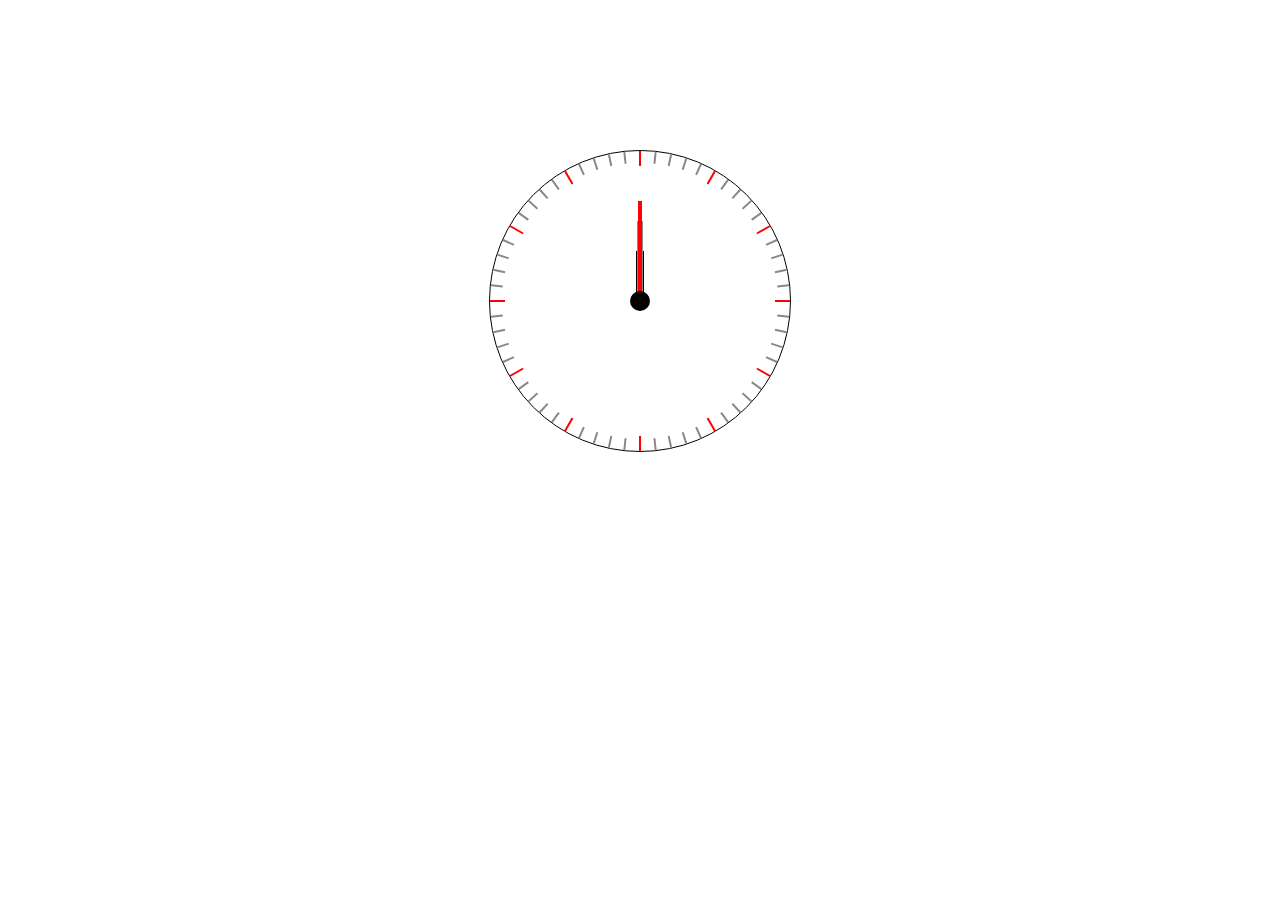
==== index.html @ 770f5cac "initial commit" ====
<!DOCTYPE html>
<html lang="zh">
<head>
	<meta charset="UTF-8">
	<link rel="stylesheet" type="text/css" href="style.css">
	<title>时钟</title>
	<style id="css"></style>
</head>
<body>
	<div id="body">
		<ul id="list"></ul>
		<div id="hour"></div>
		<div id="min"></div>
		<div id="sec"></div>
		<div id="center"></div>
	</div>
	<script src="clock.js"></script>
</body>
</html>
---- style.css ----
body, ul, li {
	margin: 0; 
	padding: 0;
	overflow: hidden;
}
#body {
	position: relative;
	width: 300px;
	height: 300px;
	border: 1px solid #000;
	border-radius: 50%;
	margin: 150px auto;
}
#body ul {
	position: relative;
	height: 300px;
	list-style: none;
}
#body li {
	position: absolute;
	height: 12px;
	width: 2px;
	background-color: #888;
	left: 149px;
	top: 0;
	transform-origin: center 150px; 
}
#body li:nth-of-type(5n+1) {
	height: 15px;
	background-color: red;
}
#hour, #min, #sec {
	position: absolute;
}
#hour {
	height: 50px;
	width: 8px;
	background-color: #000;
	top: 100px;
	left: 146px;
	transform-origin: center bottom; 
}
#min {
	height: 80px;
	width: 6px;
	background-color: #888;
	top: 70px;
	left: 147px;
	transform-origin: center bottom; 
}
#sec {
	height: 100px;
	width: 4px;
	background-color: red;
	top: 50px;
	left: 148px;
	transform-origin: center bottom; 
}
#center {
	position: absolute;
	width: 20px;
	height: 20px;
	border-radius: 50%;
	left: 140px;
	top: 140px;
	background-color: #000;
}
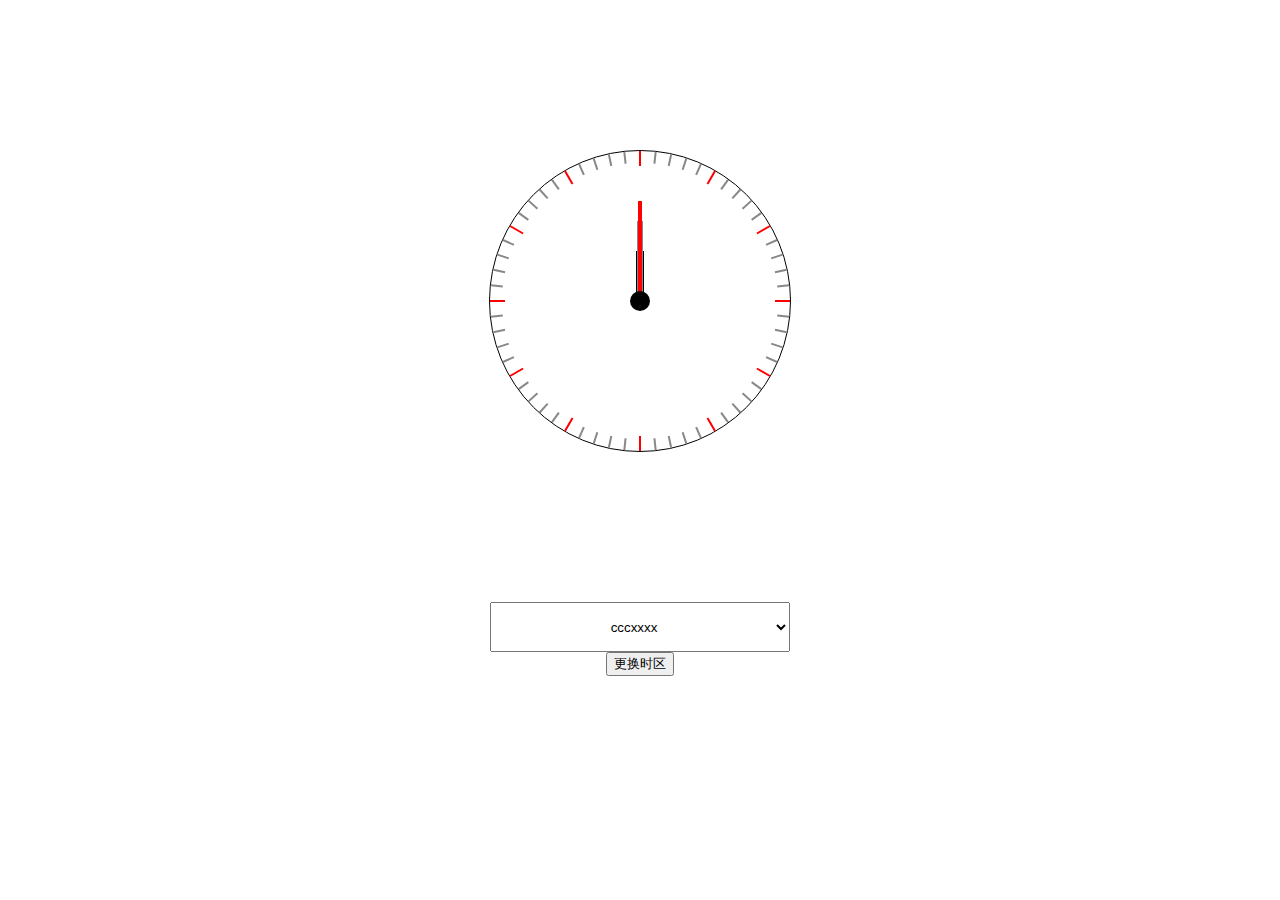
==== commit a51e11e7: "add ajax" ====
--- a/index.html
+++ b/index.html
@@ -14,6 +14,22 @@
 		<div id="sec"></div>
 		<div id="center"></div>
 	</div>
+	<div id="zone">
+		<select id="zone-list">
+			<option>cccxxxx</option>
+			<option>cccxxxx</option>
+			<option>cccxxxx</option>
+			<option>eeeeeee</option>
+		</select>
+		<input type="button" id="btn" value="更换时区"></input>
+	</div>
 	<script src="clock.js"></script>
+	<script>
+		var oBtn = document.getElementById("btn");
+		var oSelect = document.getElementById('zone-list');
+		oBtn.onclick = function(){
+			alert(oSelect.value);
+		}
+	</script>
 </body>
 </html>--- a/style.css
+++ b/style.css
@@ -64,4 +64,17 @@
 	left: 140px;
 	top: 140px;
 	background-color: #000;
+}
+
+/*下拉时区*/
+#zone{
+	width: 300px;
+	height: 150px;
+	margin: 30px auto;
+	text-align: center;
+}
+#zone-list {
+	width: 300px;
+	height: 50px;
+	text-align: center;
 }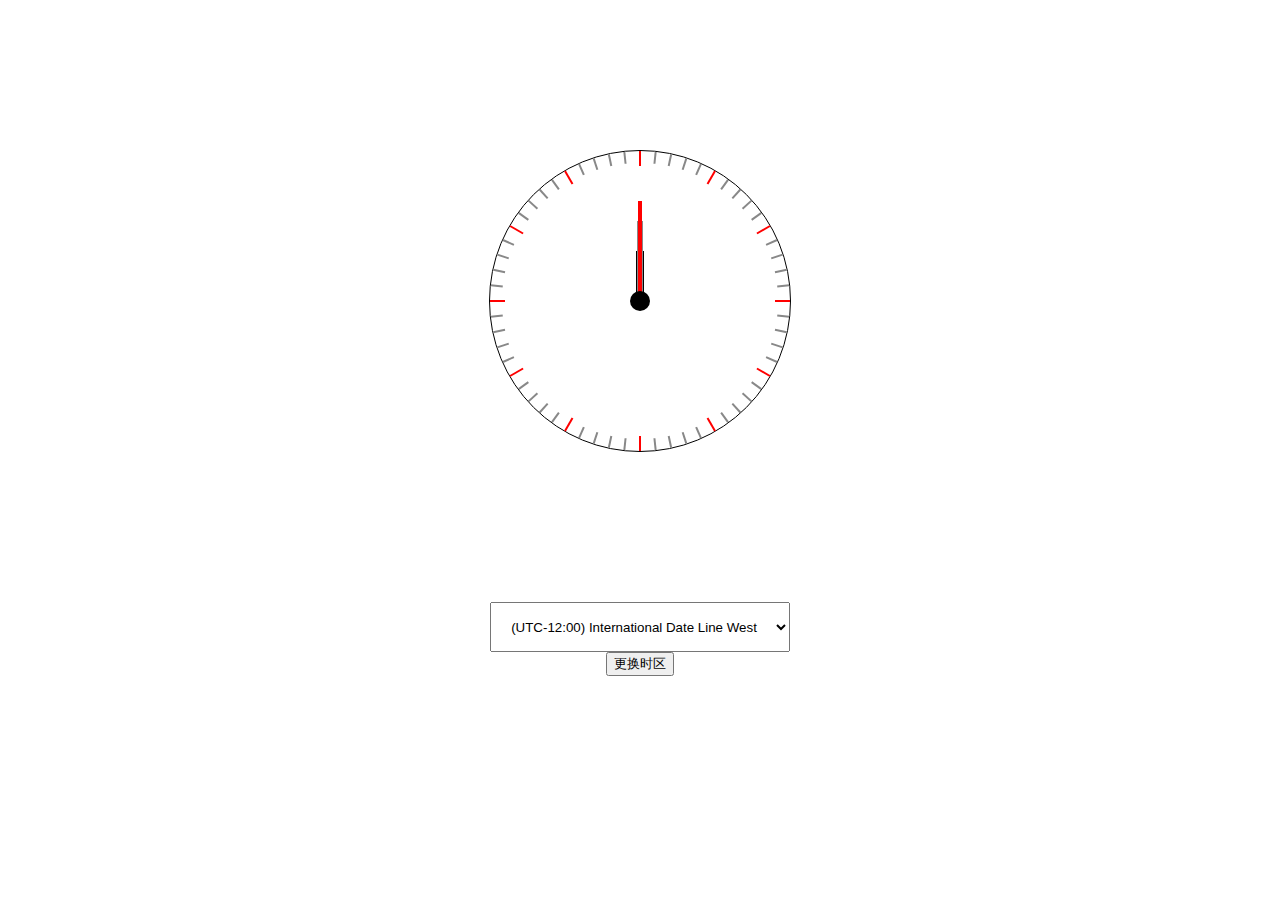
==== commit 7011a70d: "add ajax" ====
--- a/index.html
+++ b/index.html
@@ -16,20 +16,21 @@
 	</div>
 	<div id="zone">
 		<select id="zone-list">
-			<option>cccxxxx</option>
-			<option>cccxxxx</option>
-			<option>cccxxxx</option>
-			<option>eeeeeee</option>
+			
 		</select>
 		<input type="button" id="btn" value="更换时区"></input>
 	</div>
 	<script src="clock.js"></script>
 	<script>
+		var c1 = new Clock();
+		c1.init({});
+
 		var oBtn = document.getElementById("btn");
 		var oSelect = document.getElementById('zone-list');
 		oBtn.onclick = function(){
 			alert(oSelect.value);
 		}
+		
 	</script>
 </body>
 </html>--- a/style.css
+++ b/style.css
@@ -1,7 +1,6 @@
 body, ul, li {
 	margin: 0; 
 	padding: 0;
-	overflow: hidden;
 }
 #body {
 	position: relative;
@@ -70,7 +69,7 @@
 #zone{
 	width: 300px;
 	height: 150px;
-	margin: 30px auto;
+	margin: 0 auto;
 	text-align: center;
 }
 #zone-list {
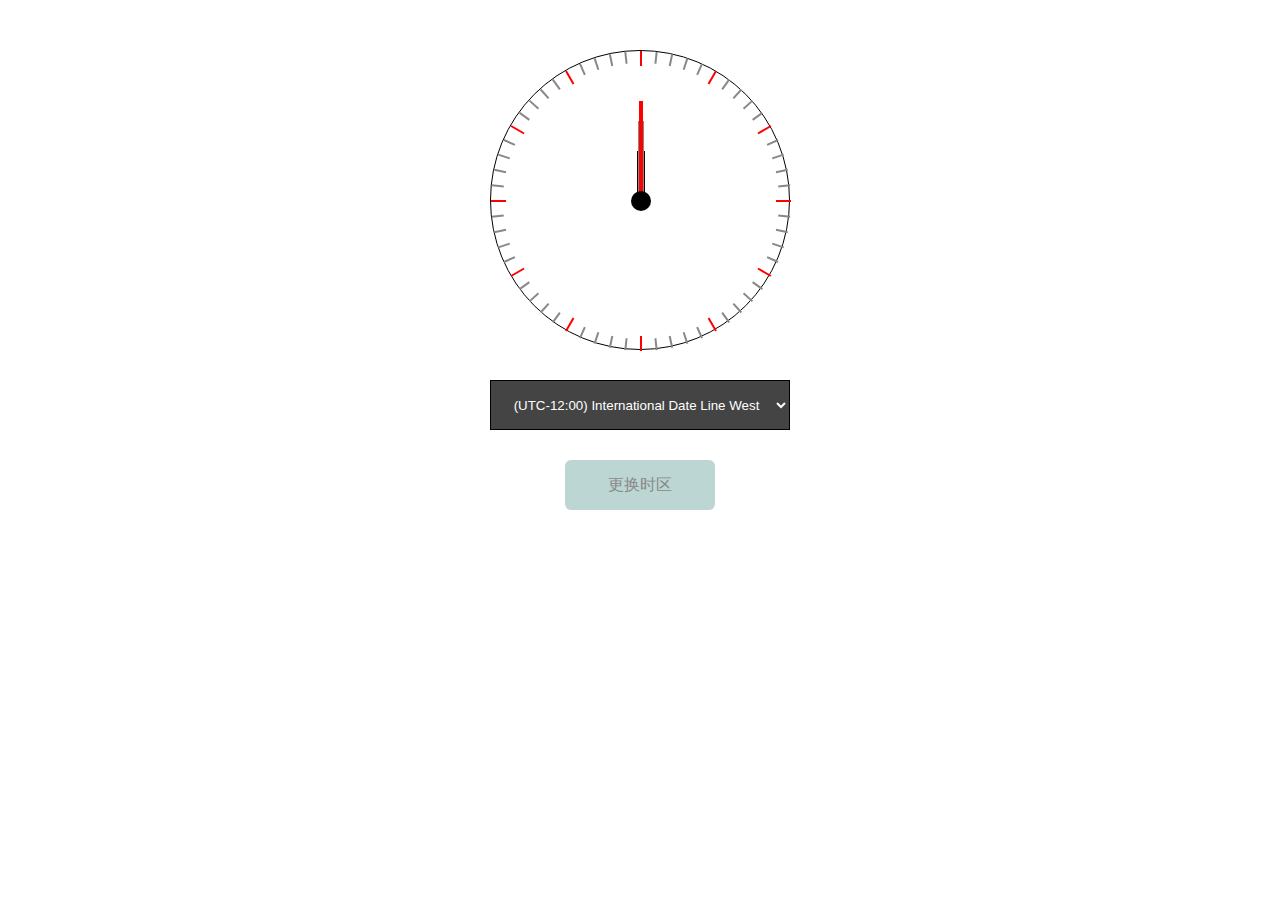
==== commit d7f626de: "add prototype function" ====
--- a/index.html
+++ b/index.html
@@ -7,30 +7,32 @@
 	<style id="css"></style>
 </head>
 <body>
-	<div id="body">
-		<ul id="list"></ul>
-		<div id="hour"></div>
-		<div id="min"></div>
-		<div id="sec"></div>
-		<div id="center"></div>
+	<div class="location">
+		<h1></h1>
+	</div>
+	<div id="wrap">
+		<div id="body">
+			<ul id="list"></ul>
+			<div id="hour"></div>
+			<div id="min"></div>
+			<div id="sec"></div>
+			<div id="center"></div>
+		</div>
 	</div>
 	<div id="zone">
 		<select id="zone-list">
 			
 		</select>
-		<input type="button" id="btn" value="更换时区"></input>
+		<a href="javascript:;" id="btn">更换时区</a>
 	</div>
 	<script src="clock.js"></script>
 	<script>
+	window.onload = function(){
 		var c1 = new Clock();
 		c1.init({});
-
-		var oBtn = document.getElementById("btn");
-		var oSelect = document.getElementById('zone-list');
-		oBtn.onclick = function(){
-			alert(oSelect.value);
-		}
-		
+		c1.setColor();
+		c1.getZone();
+	}
 	</script>
 </body>
 </html>--- a/style.css
+++ b/style.css
@@ -4,16 +4,17 @@
 }
 #body {
 	position: relative;
-	width: 300px;
-	height: 300px;
+	width: 298px;
+	height: 298px;
 	border: 1px solid #000;
 	border-radius: 50%;
-	margin: 150px auto;
+	margin: 50px auto 30px;
 }
 #body ul {
 	position: relative;
 	height: 300px;
 	list-style: none;
+
 }
 #body li {
 	position: absolute;
@@ -70,10 +71,34 @@
 	width: 300px;
 	height: 150px;
 	margin: 0 auto;
+	font-size: 16px;
 	text-align: center;
 }
 #zone-list {
 	width: 300px;
 	height: 50px;
 	text-align: center;
+	background-color: #444;
+	color: #fff;
+	outline: none;
+	border: 1px solid #000;
+	padding-left: 5px;
+}
+#btn {
+	display: block;
+	width: 150px;
+	height: 50px;
+	margin: 30px auto 0;
+	/*border: 1px solid #888;*/
+	background-color: rgba(122,174,170,0.5);
+	border-radius: 6px;
+	text-decoration: none;
+	color: #888;
+	line-height: 50px;
+}
+#btn:hover {
+	background-color: rgba(122,174,170,0.7);
+}
+#btn:active {
+	background-color: rgba(122,174,170,1);
 }